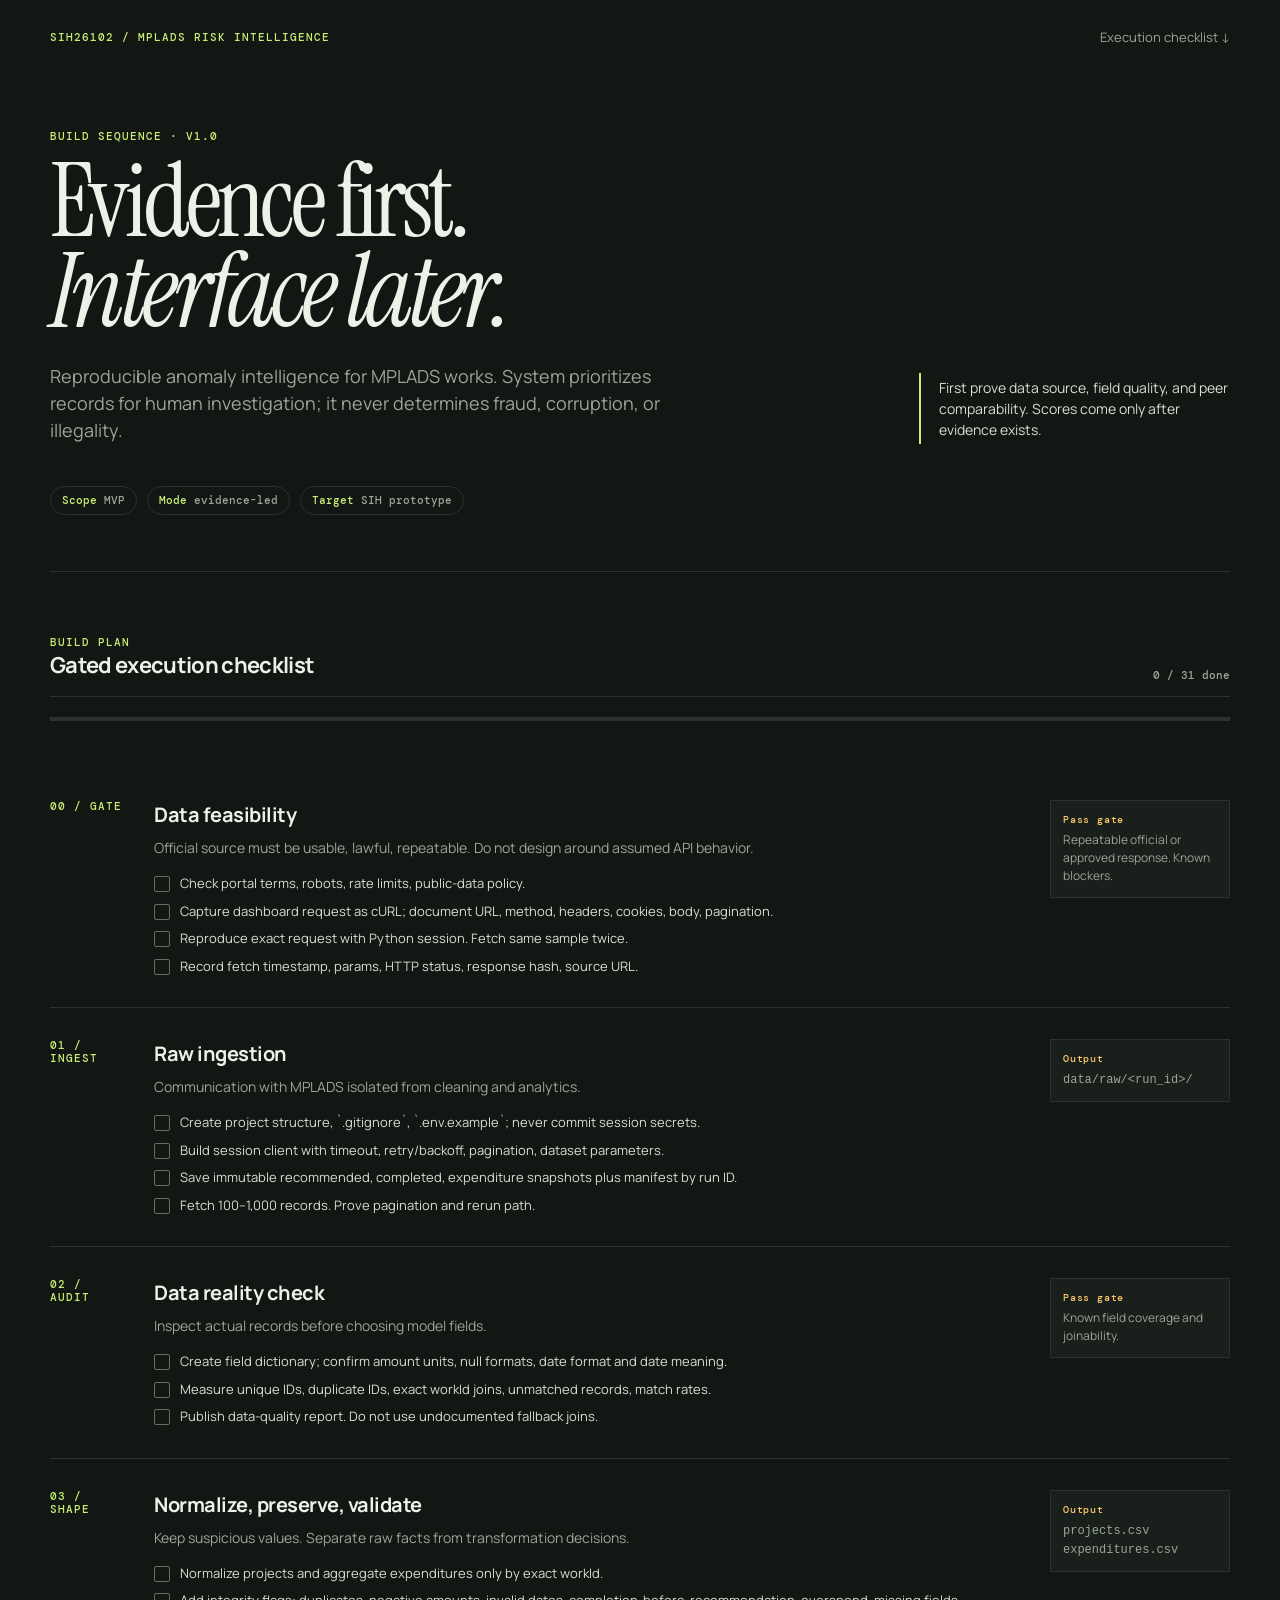
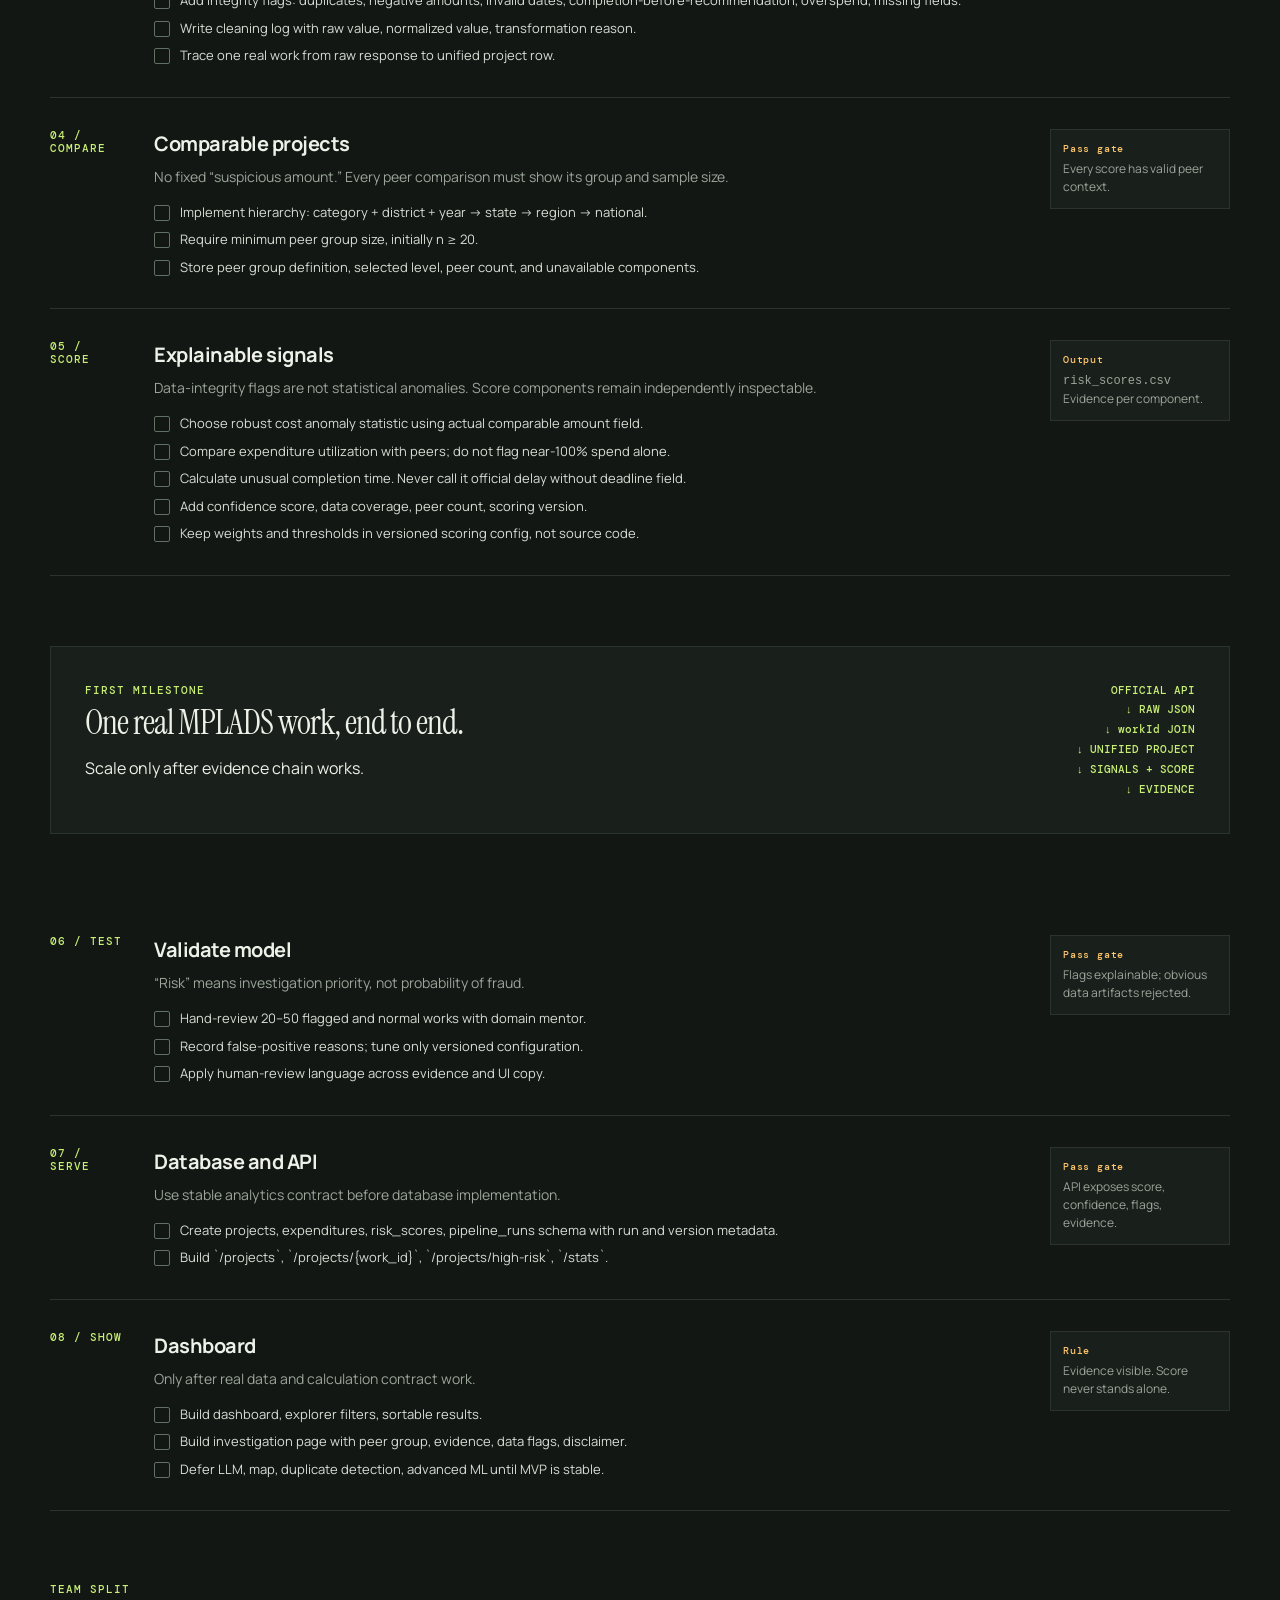
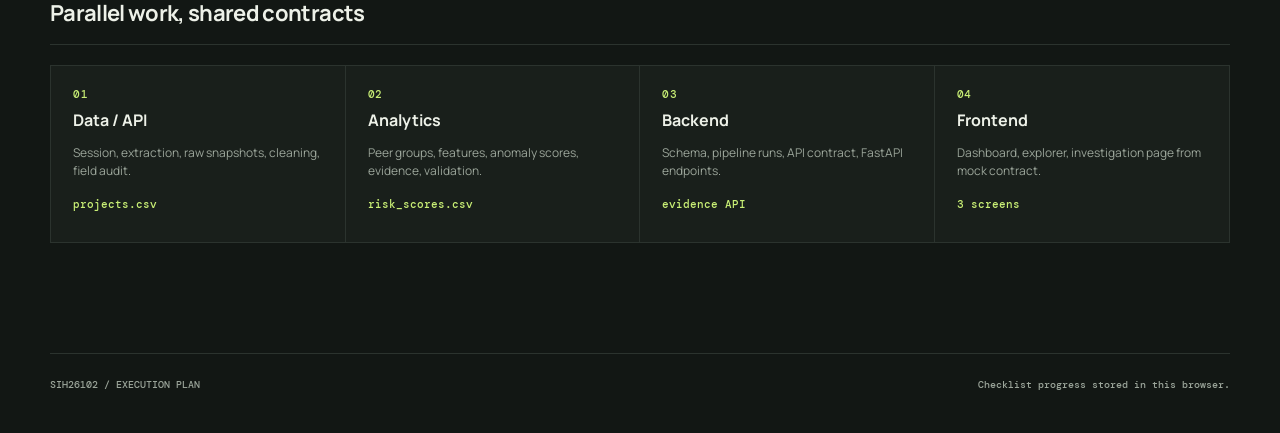
==== plan.html @ a3354ec7 "todo" ====
<!doctype html>
<html lang="en">
<head>
  <meta charset="utf-8">
  <meta name="viewport" content="width=device-width, initial-scale=1">
  <meta name="theme-color" content="#121714">
  <title>SIH26102 — Execution Plan</title>
  <style>
    @import url('https://fonts.googleapis.com/css2?family=DM+Mono:wght@400;500&family=Instrument+Serif:ital@0;1&family=Manrope:wght@400;500;600;700;800&display=swap');

    :root { --ink:#edf1e8; --muted:#9ba59a; --line:#2b332e; --bg:#121714; --panel:#191f1b; --panel-2:#202821; --lime:#c8ee75; --amber:#ffc66d; --red:#fa8072; }
    * { box-sizing:border-box; }
    html { scroll-behavior:smooth; }
    body { margin:0; background:var(--bg); color:var(--ink); font-family:Manrope, sans-serif; line-height:1.5; }
    body::before { content:""; position:fixed; inset:0; pointer-events:none; opacity:.25; background:linear-gradient(90deg, transparent 49.9%, #7d957d12 50%, transparent 50.1%); background-size:80px 80px; }
    .wrap { width:min(1180px, calc(100% - 40px)); margin:auto; position:relative; }
    header { padding:28px 0 56px; border-bottom:1px solid var(--line); }
    .eyebrow, .label, .number { font:500 11px/1.2 "DM Mono", monospace; letter-spacing:.09em; text-transform:uppercase; color:var(--lime); }
    nav { display:flex; justify-content:space-between; align-items:center; gap:20px; }
    nav a { color:var(--muted); text-decoration:none; font-size:13px; }
    nav a:hover { color:var(--ink); }
    .hero { display:grid; grid-template-columns:1.45fr .55fr; gap:50px; padding-top:82px; align-items:end; }
    h1 { font:400 clamp(48px, 8vw, 104px)/.88 "Instrument Serif", Georgia, serif; margin:14px 0 26px; letter-spacing:-.045em; }
    .hero p { max-width:630px; margin:0; color:var(--muted); font-size:18px; }
    .rule { border-left:2px solid var(--lime); padding:4px 0 4px 18px; color:#d6ddd1; font-size:14px; }
    .status { margin-top:42px; display:flex; flex-wrap:wrap; gap:10px; }
    .pill { border:1px solid var(--line); padding:8px 11px; border-radius:999px; font:500 11px/1 "DM Mono", monospace; color:var(--muted); }
    .pill strong { color:var(--lime); font-weight:500; }
    main { padding:64px 0 110px; }
    .section-head { display:flex; justify-content:space-between; align-items:end; border-bottom:1px solid var(--line); padding-bottom:14px; margin-bottom:20px; }
    h2 { font-size:22px; margin:0; letter-spacing:-.03em; }
    .progress { color:var(--muted); font:500 11px "DM Mono", monospace; }
    .bar { height:4px; background:var(--line); margin:12px 0 48px; overflow:hidden; }
    .bar > i { display:block; height:100%; width:0%; background:var(--lime); transition:width .25s ease; }
    .phase { display:grid; grid-template-columns:78px minmax(0, 1fr) 180px; gap:26px; padding:31px 0; border-bottom:1px solid var(--line); }
    .phase h3 { font-size:20px; letter-spacing:-.025em; margin:0 0 7px; }
    .phase p { margin:0 0 16px; color:var(--muted); font-size:14px; }
    .gate { align-self:start; padding:12px; background:var(--panel); border:1px solid var(--line); font-size:12px; color:var(--muted); }
    .gate b { display:block; color:var(--amber); font:500 10px "DM Mono", monospace; letter-spacing:.08em; margin-bottom:5px; }
    .tasks { display:grid; gap:8px; }
    label.task { display:flex; gap:10px; align-items:flex-start; cursor:pointer; color:#d8ded5; font-size:13px; }
    input[type="checkbox"] { appearance:none; flex:0 0 16px; width:16px; height:16px; margin:2px 0 0; border:1px solid #607062; border-radius:2px; background:transparent; cursor:pointer; }
    input[type="checkbox"]:checked { border-color:var(--lime); background:var(--lime); box-shadow:inset 0 0 0 3px var(--panel); }
    input[type="checkbox"]:checked + span { color:#778178; text-decoration:line-through; }
    .first-mile { margin:70px 0; padding:34px; background:var(--panel); border:1px solid var(--line); display:grid; grid-template-columns:1fr auto; gap:30px; align-items:center; }
    .first-mile h2 { font:400 34px/1 "Instrument Serif", Georgia, serif; margin:8px 0; }
    .trace { color:var(--lime); font:500 11px/1.8 "DM Mono", monospace; text-align:right; }
    .team { display:grid; grid-template-columns:repeat(4,1fr); border:1px solid var(--line); }
    .person { padding:22px; min-height:176px; border-right:1px solid var(--line); background:var(--panel); }
    .person:last-child { border:0; }
    .person h3 { margin:7px 0 12px; font-size:16px; }
    .person p { color:var(--muted); font-size:12px; margin:0; }
    .person .deliverable { color:var(--lime); font:500 11px "DM Mono", monospace; margin-top:17px; }
    footer { border-top:1px solid var(--line); padding:24px 0 42px; display:flex; justify-content:space-between; gap:20px; color:var(--muted); font:500 10px "DM Mono", monospace; }
    @media (max-width:720px) { .wrap { width:min(100% - 28px, 1180px); } header { padding-bottom:38px; } nav a { display:none; } .hero, .phase, .first-mile { grid-template-columns:1fr; gap:20px; } .hero { padding-top:58px; } .phase { gap:12px; } .gate { max-width:none; } .trace { text-align:left; } .team { grid-template-columns:1fr 1fr; } .person:nth-child(2) { border-right:0; } .person:nth-child(-n+2) { border-bottom:1px solid var(--line); } }
    @media (max-width:430px) { .team { grid-template-columns:1fr; } .person { border-right:0; border-bottom:1px solid var(--line); } .person:last-child { border-bottom:0; } }
  </style>
</head>
<body>
  <header class="wrap">
    <nav><span class="eyebrow">SIH26102 / MPLADS Risk Intelligence</span><a href="#plan">Execution checklist ↓</a></nav>
    <div class="hero">
      <div><div class="eyebrow">Build sequence · v1.0</div><h1>Evidence first.<br><i>Interface later.</i></h1><p>Reproducible anomaly intelligence for MPLADS works. System prioritizes records for human investigation; it never determines fraud, corruption, or illegality.</p></div>
      <div class="rule">First prove data source, field quality, and peer comparability. Scores come only after evidence exists.</div>
    </div>
    <div class="status"><span class="pill"><strong>Scope</strong> MVP</span><span class="pill"><strong>Mode</strong> evidence-led</span><span class="pill"><strong>Target</strong> SIH prototype</span></div>
  </header>

  <main class="wrap" id="plan">
    <div class="section-head"><div><div class="label">Build plan</div><h2>Gated execution checklist</h2></div><div class="progress"><span id="done">0</span> / <span id="total">0</span> done</div></div><div class="bar"><i id="bar"></i></div>

    <section class="phase"><div class="number">00 / Gate</div><div><h3>Data feasibility</h3><p>Official source must be usable, lawful, repeatable. Do not design around assumed API behavior.</p><div class="tasks"><label class="task"><input type="checkbox" data-id="legal"><span>Check portal terms, robots, rate limits, public-data policy.</span></label><label class="task"><input type="checkbox" data-id="curl"><span>Capture dashboard request as cURL; document URL, method, headers, cookies, body, pagination.</span></label><label class="task"><input type="checkbox" data-id="reproduce"><span>Reproduce exact request with Python session. Fetch same sample twice.</span></label><label class="task"><input type="checkbox" data-id="manifest"><span>Record fetch timestamp, params, HTTP status, response hash, source URL.</span></label></div></div><aside class="gate"><b>Pass gate</b>Repeatable official or approved response. Known blockers.</aside></section>
    <section class="phase"><div class="number">01 / Ingest</div><div><h3>Raw ingestion</h3><p>Communication with MPLADS isolated from cleaning and analytics.</p><div class="tasks"><label class="task"><input type="checkbox" data-id="skeleton"><span>Create project structure, `.gitignore`, `.env.example`; never commit session secrets.</span></label><label class="task"><input type="checkbox" data-id="client"><span>Build session client with timeout, retry/backoff, pagination, dataset parameters.</span></label><label class="task"><input type="checkbox" data-id="snapshots"><span>Save immutable recommended, completed, expenditure snapshots plus manifest by run ID.</span></label><label class="task"><input type="checkbox" data-id="sample"><span>Fetch 100–1,000 records. Prove pagination and rerun path.</span></label></div></div><aside class="gate"><b>Output</b><code>data/raw/&lt;run_id&gt;/</code></aside></section>
    <section class="phase"><div class="number">02 / Audit</div><div><h3>Data reality check</h3><p>Inspect actual records before choosing model fields.</p><div class="tasks"><label class="task"><input type="checkbox" data-id="dictionary"><span>Create field dictionary; confirm amount units, null formats, date format and date meaning.</span></label><label class="task"><input type="checkbox" data-id="join"><span>Measure unique IDs, duplicate IDs, exact workId joins, unmatched records, match rates.</span></label><label class="task"><input type="checkbox" data-id="report"><span>Publish data-quality report. Do not use undocumented fallback joins.</span></label></div></div><aside class="gate"><b>Pass gate</b>Known field coverage and joinability.</aside></section>
    <section class="phase"><div class="number">03 / Shape</div><div><h3>Normalize, preserve, validate</h3><p>Keep suspicious values. Separate raw facts from transformation decisions.</p><div class="tasks"><label class="task"><input type="checkbox" data-id="normalize"><span>Normalize projects and aggregate expenditures only by exact workId.</span></label><label class="task"><input type="checkbox" data-id="flags"><span>Add integrity flags: duplicates, negative amounts, invalid dates, completion-before-recommendation, overspend, missing fields.</span></label><label class="task"><input type="checkbox" data-id="log"><span>Write cleaning log with raw value, normalized value, transformation reason.</span></label><label class="task"><input type="checkbox" data-id="trace"><span>Trace one real work from raw response to unified project row.</span></label></div></div><aside class="gate"><b>Output</b><code>projects.csv</code><br><code>expenditures.csv</code></aside></section>
    <section class="phase"><div class="number">04 / Compare</div><div><h3>Comparable projects</h3><p>No fixed “suspicious amount.” Every peer comparison must show its group and sample size.</p><div class="tasks"><label class="task"><input type="checkbox" data-id="hierarchy"><span>Implement hierarchy: category + district + year → state → region → national.</span></label><label class="task"><input type="checkbox" data-id="minimum"><span>Require minimum peer group size, initially n ≥ 20.</span></label><label class="task"><input type="checkbox" data-id="peer-meta"><span>Store peer group definition, selected level, peer count, and unavailable components.</span></label></div></div><aside class="gate"><b>Pass gate</b>Every score has valid peer context.</aside></section>
    <section class="phase"><div class="number">05 / Score</div><div><h3>Explainable signals</h3><p>Data-integrity flags are not statistical anomalies. Score components remain independently inspectable.</p><div class="tasks"><label class="task"><input type="checkbox" data-id="cost"><span>Choose robust cost anomaly statistic using actual comparable amount field.</span></label><label class="task"><input type="checkbox" data-id="spend"><span>Compare expenditure utilization with peers; do not flag near-100% spend alone.</span></label><label class="task"><input type="checkbox" data-id="duration"><span>Calculate unusual completion time. Never call it official delay without deadline field.</span></label><label class="task"><input type="checkbox" data-id="confidence"><span>Add confidence score, data coverage, peer count, scoring version.</span></label><label class="task"><input type="checkbox" data-id="config"><span>Keep weights and thresholds in versioned scoring config, not source code.</span></label></div></div><aside class="gate"><b>Output</b><code>risk_scores.csv</code><br>Evidence per component.</aside></section>

    <section class="first-mile"><div><div class="label">First milestone</div><h2>One real MPLADS work, end to end.</h2><p>Scale only after evidence chain works.</p></div><div class="trace">OFFICIAL API<br>↓ RAW JSON<br>↓ workId JOIN<br>↓ UNIFIED PROJECT<br>↓ SIGNALS + SCORE<br>↓ EVIDENCE</div></section>

    <section class="phase"><div class="number">06 / Test</div><div><h3>Validate model</h3><p>“Risk” means investigation priority, not probability of fraud.</p><div class="tasks"><label class="task"><input type="checkbox" data-id="review"><span>Hand-review 20–50 flagged and normal works with domain mentor.</span></label><label class="task"><input type="checkbox" data-id="tune"><span>Record false-positive reasons; tune only versioned configuration.</span></label><label class="task"><input type="checkbox" data-id="language"><span>Apply human-review language across evidence and UI copy.</span></label></div></div><aside class="gate"><b>Pass gate</b>Flags explainable; obvious data artifacts rejected.</aside></section>
    <section class="phase"><div class="number">07 / Serve</div><div><h3>Database and API</h3><p>Use stable analytics contract before database implementation.</p><div class="tasks"><label class="task"><input type="checkbox" data-id="schema"><span>Create projects, expenditures, risk_scores, pipeline_runs schema with run and version metadata.</span></label><label class="task"><input type="checkbox" data-id="api"><span>Build `/projects`, `/projects/{work_id}`, `/projects/high-risk`, `/stats`.</span></label></div></div><aside class="gate"><b>Pass gate</b>API exposes score, confidence, flags, evidence.</aside></section>
    <section class="phase"><div class="number">08 / Show</div><div><h3>Dashboard</h3><p>Only after real data and calculation contract work.</p><div class="tasks"><label class="task"><input type="checkbox" data-id="dashboard"><span>Build dashboard, explorer filters, sortable results.</span></label><label class="task"><input type="checkbox" data-id="investigation"><span>Build investigation page with peer group, evidence, data flags, disclaimer.</span></label><label class="task"><input type="checkbox" data-id="optional"><span>Defer LLM, map, duplicate detection, advanced ML until MVP is stable.</span></label></div></div><aside class="gate"><b>Rule</b>Evidence visible. Score never stands alone.</aside></section>

    <div class="section-head" style="margin-top:72px"><div><div class="label">Team split</div><h2>Parallel work, shared contracts</h2></div></div>
    <section class="team"><article class="person"><div class="number">01</div><h3>Data / API</h3><p>Session, extraction, raw snapshots, cleaning, field audit.</p><div class="deliverable">projects.csv</div></article><article class="person"><div class="number">02</div><h3>Analytics</h3><p>Peer groups, features, anomaly scores, evidence, validation.</p><div class="deliverable">risk_scores.csv</div></article><article class="person"><div class="number">03</div><h3>Backend</h3><p>Schema, pipeline runs, API contract, FastAPI endpoints.</p><div class="deliverable">evidence API</div></article><article class="person"><div class="number">04</div><h3>Frontend</h3><p>Dashboard, explorer, investigation page from mock contract.</p><div class="deliverable">3 screens</div></article></section>
  </main>
  <footer class="wrap"><span>SIH26102 / EXECUTION PLAN</span><span>Checklist progress stored in this browser.</span></footer>
  <script>
    const boxes = [...document.querySelectorAll('input[type="checkbox"]')];
    const storageKey = 'sih26102-plan-v1';
    const saved = JSON.parse(localStorage.getItem(storageKey) || '{}');
    boxes.forEach(box => { box.checked = !!saved[box.dataset.id]; box.addEventListener('change', () => { saved[box.dataset.id] = box.checked; localStorage.setItem(storageKey, JSON.stringify(saved)); update(); }); });
    function update() { const done = boxes.filter(b => b.checked).length; document.getElementById('done').textContent = done; document.getElementById('total').textContent = boxes.length; document.getElementById('bar').style.width = `${done / boxes.length * 100}%`; }
    update();
  </script>
</body>
</html><!doctype html>
<html lang="en">
<head>
  <meta charset="utf-8">
  <meta name="viewport" content="width=device-width, initial-scale=1">
  <meta name="theme-color" content="#121714">
  <title>SIH26102 — Execution Plan</title>
  <style>
    @import url('https://fonts.googleapis.com/css2?family=DM+Mono:wght@400;500&family=Instrument+Serif:ital@0;1&family=Manrope:wght@400;500;600;700;800&display=swap');

    :root { --ink:#edf1e8; --muted:#9ba59a; --line:#2b332e; --bg:#121714; --panel:#191f1b; --panel-2:#202821; --lime:#c8ee75; --amber:#ffc66d; --red:#fa8072; }
    * { box-sizing:border-box; }
    html { scroll-behavior:smooth; }
    body { margin:0; background:var(--bg); color:var(--ink); font-family:Manrope, sans-serif; line-height:1.5; }
    body::before { content:""; position:fixed; inset:0; pointer-events:none; opacity:.25; background:linear-gradient(90deg, transparent 49.9%, #7d957d12 50%, transparent 50.1%); background-size:80px 80px; }
    .wrap { width:min(1180px, calc(100% - 40px)); margin:auto; position:relative; }
    header { padding:28px 0 56px; border-bottom:1px solid var(--line); }
    .eyebrow, .label, .number { font:500 11px/1.2 "DM Mono", monospace; letter-spacing:.09em; text-transform:uppercase; color:var(--lime); }
    nav { display:flex; justify-content:space-between; align-items:center; gap:20px; }
    nav a { color:var(--muted); text-decoration:none; font-size:13px; }
    nav a:hover { color:var(--ink); }
    .hero { display:grid; grid-template-columns:1.45fr .55fr; gap:50px; padding-top:82px; align-items:end; }
    h1 { font:400 clamp(48px, 8vw, 104px)/.88 "Instrument Serif", Georgia, serif; margin:14px 0 26px; letter-spacing:-.045em; }
    .hero p { max-width:630px; margin:0; color:var(--muted); font-size:18px; }
    .rule { border-left:2px solid var(--lime); padding:4px 0 4px 18px; color:#d6ddd1; font-size:14px; }
    .status { margin-top:42px; display:flex; flex-wrap:wrap; gap:10px; }
    .pill { border:1px solid var(--line); padding:8px 11px; border-radius:999px; font:500 11px/1 "DM Mono", monospace; color:var(--muted); }
    .pill strong { color:var(--lime); font-weight:500; }
    main { padding:64px 0 110px; }
    .section-head { display:flex; justify-content:space-between; align-items:end; border-bottom:1px solid var(--line); padding-bottom:14px; margin-bottom:20px; }
    h2 { font-size:22px; margin:0; letter-spacing:-.03em; }
    .progress { color:var(--muted); font:500 11px "DM Mono", monospace; }
    .bar { height:4px; background:var(--line); margin:12px 0 48px; overflow:hidden; }
    .bar > i { display:block; height:100%; width:0%; background:var(--lime); transition:width .25s ease; }
    .phase { display:grid; grid-template-columns:78px minmax(0, 1fr) 180px; gap:26px; padding:31px 0; border-bottom:1px solid var(--line); }
    .phase h3 { font-size:20px; letter-spacing:-.025em; margin:0 0 7px; }
    .phase p { margin:0 0 16px; color:var(--muted); font-size:14px; }
    .gate { align-self:start; padding:12px; background:var(--panel); border:1px solid var(--line); font-size:12px; color:var(--muted); }
    .gate b { display:block; color:var(--amber); font:500 10px "DM Mono", monospace; letter-spacing:.08em; margin-bottom:5px; }
    .tasks { display:grid; gap:8px; }
    label.task { display:flex; gap:10px; align-items:flex-start; cursor:pointer; color:#d8ded5; font-size:13px; }
    input[type="checkbox"] { appearance:none; flex:0 0 16px; width:16px; height:16px; margin:2px 0 0; border:1px solid #607062; border-radius:2px; background:transparent; cursor:pointer; }
    input[type="checkbox"]:checked { border-color:var(--lime); background:var(--lime); box-shadow:inset 0 0 0 3px var(--panel); }
    input[type="checkbox"]:checked + span { color:#778178; text-decoration:line-through; }
    .first-mile { margin:70px 0; padding:34px; background:var(--panel); border:1px solid var(--line); display:grid; grid-template-columns:1fr auto; gap:30px; align-items:center; }
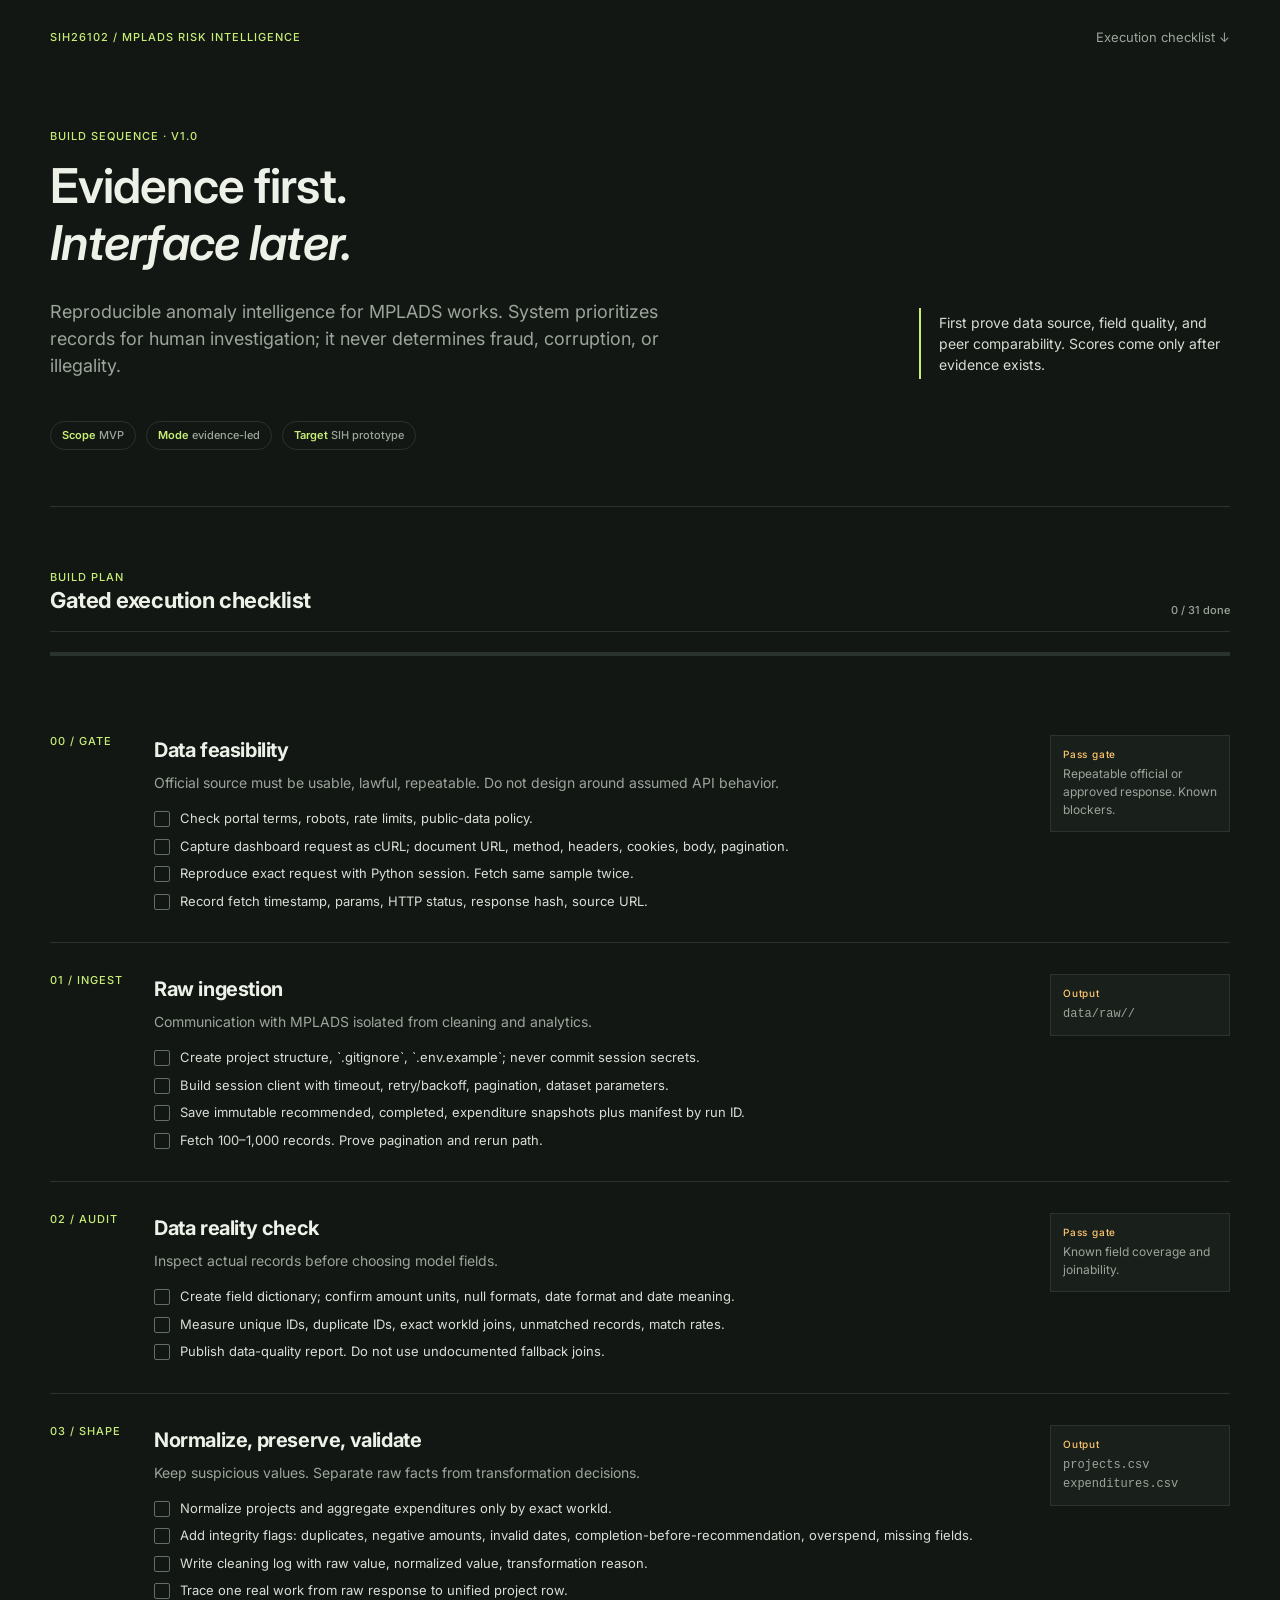
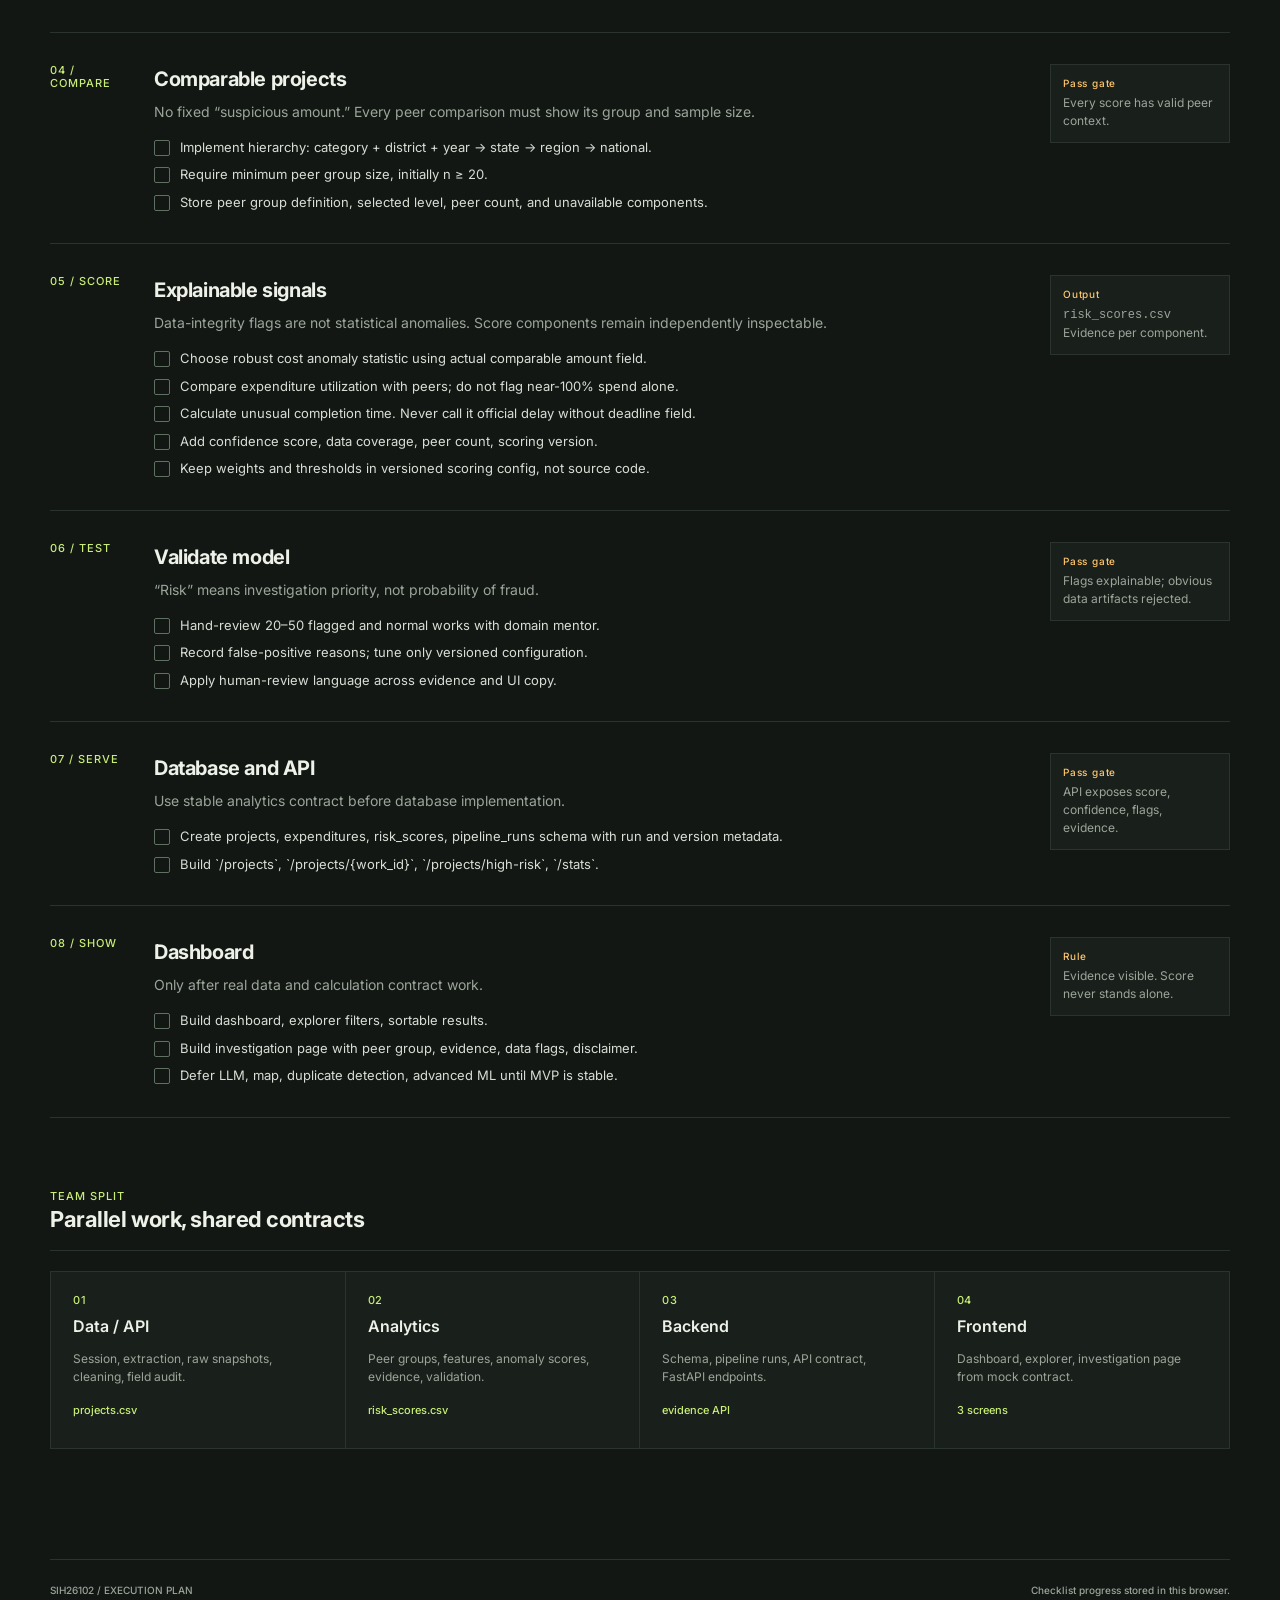
==== commit a334b955: "Improve application interface and functionality" ====
--- a/plan.html
+++ b/plan.html
@@ -6,54 +6,309 @@
   <meta name="theme-color" content="#121714">
   <title>SIH26102 — Execution Plan</title>
   <style>
-    @import url('https://fonts.googleapis.com/css2?family=DM+Mono:wght@400;500&family=Instrument+Serif:ital@0;1&family=Manrope:wght@400;500;600;700;800&display=swap');
-
-    :root { --ink:#edf1e8; --muted:#9ba59a; --line:#2b332e; --bg:#121714; --panel:#191f1b; --panel-2:#202821; --lime:#c8ee75; --amber:#ffc66d; --red:#fa8072; }
+    @import url('https://fonts.googleapis.com/css2?family=Inter:wght@400;500;600&display=swap');
+
+    :root { 
+      --ink:#edf1e8; 
+      --muted:#9ba59a; 
+      --line:#2b332e; 
+      --bg:#121714; 
+      --panel:#191f1b; 
+      --panel-2:#202821; 
+      --lime:#c8ee75; 
+      --amber:#ffc66d; 
+      --red:#fa8072; 
+    }
     * { box-sizing:border-box; }
     html { scroll-behavior:smooth; }
-    body { margin:0; background:var(--bg); color:var(--ink); font-family:Manrope, sans-serif; line-height:1.5; }
-    body::before { content:""; position:fixed; inset:0; pointer-events:none; opacity:.25; background:linear-gradient(90deg, transparent 49.9%, #7d957d12 50%, transparent 50.1%); background-size:80px 80px; }
-    .wrap { width:min(1180px, calc(100% - 40px)); margin:auto; position:relative; }
-    header { padding:28px 0 56px; border-bottom:1px solid var(--line); }
-    .eyebrow, .label, .number { font:500 11px/1.2 "DM Mono", monospace; letter-spacing:.09em; text-transform:uppercase; color:var(--lime); }
-    nav { display:flex; justify-content:space-between; align-items:center; gap:20px; }
-    nav a { color:var(--muted); text-decoration:none; font-size:13px; }
-    nav a:hover { color:var(--ink); }
-    .hero { display:grid; grid-template-columns:1.45fr .55fr; gap:50px; padding-top:82px; align-items:end; }
-    h1 { font:400 clamp(48px, 8vw, 104px)/.88 "Instrument Serif", Georgia, serif; margin:14px 0 26px; letter-spacing:-.045em; }
-    .hero p { max-width:630px; margin:0; color:var(--muted); font-size:18px; }
-    .rule { border-left:2px solid var(--lime); padding:4px 0 4px 18px; color:#d6ddd1; font-size:14px; }
-    .status { margin-top:42px; display:flex; flex-wrap:wrap; gap:10px; }
-    .pill { border:1px solid var(--line); padding:8px 11px; border-radius:999px; font:500 11px/1 "DM Mono", monospace; color:var(--muted); }
-    .pill strong { color:var(--lime); font-weight:500; }
-    main { padding:64px 0 110px; }
-    .section-head { display:flex; justify-content:space-between; align-items:end; border-bottom:1px solid var(--line); padding-bottom:14px; margin-bottom:20px; }
-    h2 { font-size:22px; margin:0; letter-spacing:-.03em; }
-    .progress { color:var(--muted); font:500 11px "DM Mono", monospace; }
-    .bar { height:4px; background:var(--line); margin:12px 0 48px; overflow:hidden; }
-    .bar > i { display:block; height:100%; width:0%; background:var(--lime); transition:width .25s ease; }
-    .phase { display:grid; grid-template-columns:78px minmax(0, 1fr) 180px; gap:26px; padding:31px 0; border-bottom:1px solid var(--line); }
-    .phase h3 { font-size:20px; letter-spacing:-.025em; margin:0 0 7px; }
-    .phase p { margin:0 0 16px; color:var(--muted); font-size:14px; }
-    .gate { align-self:start; padding:12px; background:var(--panel); border:1px solid var(--line); font-size:12px; color:var(--muted); }
-    .gate b { display:block; color:var(--amber); font:500 10px "DM Mono", monospace; letter-spacing:.08em; margin-bottom:5px; }
-    .tasks { display:grid; gap:8px; }
-    label.task { display:flex; gap:10px; align-items:flex-start; cursor:pointer; color:#d8ded5; font-size:13px; }
-    input[type="checkbox"] { appearance:none; flex:0 0 16px; width:16px; height:16px; margin:2px 0 0; border:1px solid #607062; border-radius:2px; background:transparent; cursor:pointer; }
-    input[type="checkbox"]:checked { border-color:var(--lime); background:var(--lime); box-shadow:inset 0 0 0 3px var(--panel); }
-    input[type="checkbox"]:checked + span { color:#778178; text-decoration:line-through; }
-    .first-mile { margin:70px 0; padding:34px; background:var(--panel); border:1px solid var(--line); display:grid; grid-template-columns:1fr auto; gap:30px; align-items:center; }
-    .first-mile h2 { font:400 34px/1 "Instrument Serif", Georgia, serif; margin:8px 0; }
-    .trace { color:var(--lime); font:500 11px/1.8 "DM Mono", monospace; text-align:right; }
-    .team { display:grid; grid-template-columns:repeat(4,1fr); border:1px solid var(--line); }
-    .person { padding:22px; min-height:176px; border-right:1px solid var(--line); background:var(--panel); }
-    .person:last-child { border:0; }
-    .person h3 { margin:7px 0 12px; font-size:16px; }
-    .person p { color:var(--muted); font-size:12px; margin:0; }
-    .person .deliverable { color:var(--lime); font:500 11px "DM Mono", monospace; margin-top:17px; }
-    footer { border-top:1px solid var(--line); padding:24px 0 42px; display:flex; justify-content:space-between; gap:20px; color:var(--muted); font:500 10px "DM Mono", monospace; }
-    @media (max-width:720px) { .wrap { width:min(100% - 28px, 1180px); } header { padding-bottom:38px; } nav a { display:none; } .hero, .phase, .first-mile { grid-template-columns:1fr; gap:20px; } .hero { padding-top:58px; } .phase { gap:12px; } .gate { max-width:none; } .trace { text-align:left; } .team { grid-template-columns:1fr 1fr; } .person:nth-child(2) { border-right:0; } .person:nth-child(-n+2) { border-bottom:1px solid var(--line); } }
-    @media (max-width:430px) { .team { grid-template-columns:1fr; } .person { border-right:0; border-bottom:1px solid var(--line); } .person:last-child { border-bottom:0; } }
+    body { 
+      margin:0; 
+      background:var(--bg); 
+      color:var(--ink); 
+      font-family:Inter, sans-serif; 
+      line-height:1.5; 
+    }
+    body::before { 
+      content:""; 
+      position:fixed; 
+      inset:0; 
+      pointer-events:none; 
+      opacity:.25; 
+      background:linear-gradient(90deg, transparent 49.9%, #7d957d12 50%, transparent 50.1%); 
+      background-size:80px 80px; 
+    }
+    .wrap { 
+      width:min(1180px, calc(100% - 40px)); 
+      margin:auto; 
+      position:relative; 
+    }
+    header { 
+      padding:28px 0 56px; 
+      border-bottom:1px solid var(--line); 
+    }
+    .eyebrow, .label, .number { 
+      font:500 11px/1.2 Inter, sans-serif; 
+      letter-spacing:.09em; 
+      text-transform:uppercase; 
+      color:var(--lime); 
+    }
+    nav { 
+      display:flex; 
+      justify-content:space-between; 
+      align-items:center; 
+      gap:20px; 
+    }
+    nav a { 
+      color:var(--muted); 
+      text-decoration:none; 
+      font-size:13px; 
+    }
+    nav a:hover { 
+      color:var(--ink); 
+    }
+    .hero { 
+      display:grid; 
+      grid-template-columns:1.45fr .55fr; 
+      gap:50px; 
+      padding-top:82px; 
+      align-items:end; 
+    }
+    h1 { 
+      font:600 clamp(36px, 6vw, 48px)/1.2 Inter, sans-serif; 
+      margin:14px 0 26px; 
+      letter-spacing:-.02em; 
+    }
+    .hero p { 
+      max-width:630px; 
+      margin:0; 
+      color:var(--muted); 
+      font-size:18px; 
+    }
+    .rule { 
+      border-left:2px solid var(--lime); 
+      padding:4px 0 4px 18px; 
+      color:#d6ddd1; 
+      font-size:14px; 
+    }
+    .status { 
+      margin-top:42px; 
+      display:flex; 
+      flex-wrap:wrap; 
+      gap:10px; 
+    }
+    .pill { 
+      border:1px solid var(--line); 
+      padding:8px 11px; 
+      border-radius:999px; 
+      font:500 11px/1 Inter, sans-serif; 
+      color:var(--muted); 
+    }
+    .pill strong { 
+      color:var(--lime); 
+      font-weight:600; 
+    }
+    main { 
+      padding:64px 0 110px; 
+    }
+    .section-head { 
+      display:flex; 
+      justify-content:space-between; 
+      align-items:end; 
+      border-bottom:1px solid var(--line); 
+      padding-bottom:14px; 
+      margin-bottom:20px; 
+    }
+    h2 { 
+      font-size:22px; 
+      letter-spacing:-.02em; 
+      margin:0; 
+    }
+    .progress { 
+      color:var(--muted); 
+      font:500 11px Inter, sans-serif; 
+    }
+    .bar { 
+      height:4px; 
+      background:var(--line); 
+      margin:12px 0 48px; 
+      overflow:hidden; 
+    }
+    .bar > i { 
+      display:block; 
+      height:100%; 
+      width:0%; 
+      background:var(--lime); 
+      transition:width .25s ease; 
+    }
+    .phase { 
+      display:grid; 
+      grid-template-columns:78px minmax(0, 1fr) 180px; 
+      gap:26px; 
+      padding:31px 0; 
+      border-bottom:1px solid var(--line); 
+    }
+    .phase h3 { 
+      font-size:20px; 
+      letter-spacing:-.02em; 
+      margin:0 0 7px; 
+    }
+    .phase p { 
+      margin:0 0 16px; 
+      color:var(--muted); 
+      font-size:14px; 
+    }
+    .gate { 
+      align-self:start; 
+      padding:12px; 
+      background:var(--panel); 
+      border:1px solid var(--line); 
+      font-size:12px; 
+      color:var(--muted); 
+    }
+    .gate b { 
+      display:block; 
+      color:var(--amber); 
+      font:500 10px Inter, sans-serif; 
+      letter-spacing:.08em; 
+      margin-bottom:5px; 
+    }
+    .tasks { 
+      display:grid; 
+      gap:8px; 
+    }
+    label.task { 
+      display:flex; 
+      gap:10px; 
+      align-items:flex-start; 
+      cursor:pointer; 
+      color:#d8ded5; 
+      font-size:13px; 
+    }
+    input[type="checkbox"] { 
+      appearance:none; 
+      flex:0 0 16px; 
+      width:16px; 
+      height:16px; 
+      margin:2px 0 0; 
+      border:1px solid #607062; 
+      border-radius:2px; 
+      background:transparent; 
+      cursor:pointer; 
+    }
+    input[type="checkbox"]:checked { 
+      border-color:var(--lime); 
+      background:var(--lime); 
+      box-shadow:inset 0 0 0 3px var(--panel); 
+    }
+    input[type="checkbox"]:checked + span { 
+      color:#778178; 
+      text-decoration:line-through; 
+    }
+    .first-mile { 
+      margin:70px 0; 
+      padding:34px; 
+      background:var(--panel); 
+      border:1px solid var(--line); 
+      display:grid; 
+      grid-template-columns:1fr auto; 
+      gap:30px; 
+      align-items:center; 
+    }
+    .first-mile h2 { 
+      font:600 28px/1.3 Inter, sans-serif; 
+      margin:8px 0; 
+    }
+    .trace { 
+      color:var(--lime); 
+      font:500 11px/1.8 Inter, sans-serif; 
+      text-align:right; 
+    }
+    .team { 
+      display:grid; 
+      grid-template-columns:repeat(4,1fr); 
+      border:1px solid var(--line); 
+    }
+    .person { 
+      padding:22px; 
+      min-height:176px; 
+      border-right:1px solid var(--line); 
+      background:var(--panel); 
+    }
+    .person:last-child { 
+      border:0; 
+    }
+    .person h3 { 
+      margin:7px 0 12px; 
+      font-size:16px; 
+      font-weight:600; 
+    }
+    .person p { 
+      color:var(--muted); 
+      font-size:12px; 
+      margin:0; 
+    }
+    .person .deliverable { 
+      color:var(--lime); 
+      font:500 11px Inter, sans-serif; 
+      margin-top:17px; 
+    }
+    footer { 
+      border-top:1px solid var(--line); 
+      padding:24px 0 42px; 
+      display:flex; 
+      justify-content:space-between; 
+      gap:20px; 
+      color:var(--muted); 
+      font:500 10px Inter, sans-serif; 
+    }
+    @media (max-width:720px) { 
+      .wrap { 
+        width:min(100% - 28px, 1180px); 
+      } 
+      header { 
+        padding-bottom:38px; 
+      } 
+      nav a { 
+        display:none; 
+      } 
+      .hero, .phase, .first-mile { 
+        grid-template-columns:1fr; 
+        gap:20px; 
+      } 
+      .hero { 
+        padding-top:58px; 
+      } 
+      .phase { 
+        gap:12px; 
+      } 
+      .gate { 
+        max-width:none; 
+      } 
+      .trace { 
+        text-align:left; 
+      } 
+      .team { 
+        grid-template-columns:1fr 1fr; 
+      } 
+      .person:nth-child(2) { 
+        border-right:0; 
+      } 
+      .person:nth-child(-n+2) { 
+        border-bottom:1px solid var(--line); 
+      } 
+    }
+    @media (max-width:430px) { 
+      .team { 
+        grid-template-columns:1fr; 
+      } 
+      .person { 
+        border-right:0; 
+        border-bottom:1px solid var(--line); 
+      } 
+      .person:last-child { 
+        border-bottom:0; 
+      } 
+    }
   </style>
 </head>
 <body>
@@ -70,13 +325,11 @@
     <div class="section-head"><div><div class="label">Build plan</div><h2>Gated execution checklist</h2></div><div class="progress"><span id="done">0</span> / <span id="total">0</span> done</div></div><div class="bar"><i id="bar"></i></div>
 
     <section class="phase"><div class="number">00 / Gate</div><div><h3>Data feasibility</h3><p>Official source must be usable, lawful, repeatable. Do not design around assumed API behavior.</p><div class="tasks"><label class="task"><input type="checkbox" data-id="legal"><span>Check portal terms, robots, rate limits, public-data policy.</span></label><label class="task"><input type="checkbox" data-id="curl"><span>Capture dashboard request as cURL; document URL, method, headers, cookies, body, pagination.</span></label><label class="task"><input type="checkbox" data-id="reproduce"><span>Reproduce exact request with Python session. Fetch same sample twice.</span></label><label class="task"><input type="checkbox" data-id="manifest"><span>Record fetch timestamp, params, HTTP status, response hash, source URL.</span></label></div></div><aside class="gate"><b>Pass gate</b>Repeatable official or approved response. Known blockers.</aside></section>
-    <section class="phase"><div class="number">01 / Ingest</div><div><h3>Raw ingestion</h3><p>Communication with MPLADS isolated from cleaning and analytics.</p><div class="tasks"><label class="task"><input type="checkbox" data-id="skeleton"><span>Create project structure, `.gitignore`, `.env.example`; never commit session secrets.</span></label><label class="task"><input type="checkbox" data-id="client"><span>Build session client with timeout, retry/backoff, pagination, dataset parameters.</span></label><label class="task"><input type="checkbox" data-id="snapshots"><span>Save immutable recommended, completed, expenditure snapshots plus manifest by run ID.</span></label><label class="task"><input type="checkbox" data-id="sample"><span>Fetch 100–1,000 records. Prove pagination and rerun path.</span></label></div></div><aside class="gate"><b>Output</b><code>data/raw/&lt;run_id&gt;/</code></aside></section>
+    <section class="phase"><div class="number">01 / Ingest</div><div><h3>Raw ingestion</h3><p>Communication with MPLADS isolated from cleaning and analytics.</p><div class="tasks"><label class="task"><input type="checkbox" data-id="skeleton"><span>Create project structure, `.gitignore`, `.env.example`; never commit session secrets.</span></label><label class="task"><input type="checkbox" data-id="client"><span>Build session client with timeout, retry/backoff, pagination, dataset parameters.</span></label><label class="task"><input type="checkbox" data-id="snapshots"><span>Save immutable recommended, completed, expenditure snapshots plus manifest by run ID.</span></label><label class="task"><input type="checkbox" data-id="sample"><span>Fetch 100–1,000 records. Prove pagination and rerun path.</span></label></div></div><aside class="gate"><b>Output</b><code>data/raw/<run_id>/</code></aside></section>
     <section class="phase"><div class="number">02 / Audit</div><div><h3>Data reality check</h3><p>Inspect actual records before choosing model fields.</p><div class="tasks"><label class="task"><input type="checkbox" data-id="dictionary"><span>Create field dictionary; confirm amount units, null formats, date format and date meaning.</span></label><label class="task"><input type="checkbox" data-id="join"><span>Measure unique IDs, duplicate IDs, exact workId joins, unmatched records, match rates.</span></label><label class="task"><input type="checkbox" data-id="report"><span>Publish data-quality report. Do not use undocumented fallback joins.</span></label></div></div><aside class="gate"><b>Pass gate</b>Known field coverage and joinability.</aside></section>
     <section class="phase"><div class="number">03 / Shape</div><div><h3>Normalize, preserve, validate</h3><p>Keep suspicious values. Separate raw facts from transformation decisions.</p><div class="tasks"><label class="task"><input type="checkbox" data-id="normalize"><span>Normalize projects and aggregate expenditures only by exact workId.</span></label><label class="task"><input type="checkbox" data-id="flags"><span>Add integrity flags: duplicates, negative amounts, invalid dates, completion-before-recommendation, overspend, missing fields.</span></label><label class="task"><input type="checkbox" data-id="log"><span>Write cleaning log with raw value, normalized value, transformation reason.</span></label><label class="task"><input type="checkbox" data-id="trace"><span>Trace one real work from raw response to unified project row.</span></label></div></div><aside class="gate"><b>Output</b><code>projects.csv</code><br><code>expenditures.csv</code></aside></section>
     <section class="phase"><div class="number">04 / Compare</div><div><h3>Comparable projects</h3><p>No fixed “suspicious amount.” Every peer comparison must show its group and sample size.</p><div class="tasks"><label class="task"><input type="checkbox" data-id="hierarchy"><span>Implement hierarchy: category + district + year → state → region → national.</span></label><label class="task"><input type="checkbox" data-id="minimum"><span>Require minimum peer group size, initially n ≥ 20.</span></label><label class="task"><input type="checkbox" data-id="peer-meta"><span>Store peer group definition, selected level, peer count, and unavailable components.</span></label></div></div><aside class="gate"><b>Pass gate</b>Every score has valid peer context.</aside></section>
     <section class="phase"><div class="number">05 / Score</div><div><h3>Explainable signals</h3><p>Data-integrity flags are not statistical anomalies. Score components remain independently inspectable.</p><div class="tasks"><label class="task"><input type="checkbox" data-id="cost"><span>Choose robust cost anomaly statistic using actual comparable amount field.</span></label><label class="task"><input type="checkbox" data-id="spend"><span>Compare expenditure utilization with peers; do not flag near-100% spend alone.</span></label><label class="task"><input type="checkbox" data-id="duration"><span>Calculate unusual completion time. Never call it official delay without deadline field.</span></label><label class="task"><input type="checkbox" data-id="confidence"><span>Add confidence score, data coverage, peer count, scoring version.</span></label><label class="task"><input type="checkbox" data-id="config"><span>Keep weights and thresholds in versioned scoring config, not source code.</span></label></div></div><aside class="gate"><b>Output</b><code>risk_scores.csv</code><br>Evidence per component.</aside></section>
-
-    <section class="first-mile"><div><div class="label">First milestone</div><h2>One real MPLADS work, end to end.</h2><p>Scale only after evidence chain works.</p></div><div class="trace">OFFICIAL API<br>↓ RAW JSON<br>↓ workId JOIN<br>↓ UNIFIED PROJECT<br>↓ SIGNALS + SCORE<br>↓ EVIDENCE</div></section>
 
     <section class="phase"><div class="number">06 / Test</div><div><h3>Validate model</h3><p>“Risk” means investigation priority, not probability of fraud.</p><div class="tasks"><label class="task"><input type="checkbox" data-id="review"><span>Hand-review 20–50 flagged and normal works with domain mentor.</span></label><label class="task"><input type="checkbox" data-id="tune"><span>Record false-positive reasons; tune only versioned configuration.</span></label><label class="task"><input type="checkbox" data-id="language"><span>Apply human-review language across evidence and UI copy.</span></label></div></div><aside class="gate"><b>Pass gate</b>Flags explainable; obvious data artifacts rejected.</aside></section>
     <section class="phase"><div class="number">07 / Serve</div><div><h3>Database and API</h3><p>Use stable analytics contract before database implementation.</p><div class="tasks"><label class="task"><input type="checkbox" data-id="schema"><span>Create projects, expenditures, risk_scores, pipeline_runs schema with run and version metadata.</span></label><label class="task"><input type="checkbox" data-id="api"><span>Build `/projects`, `/projects/{work_id}`, `/projects/high-risk`, `/stats`.</span></label></div></div><aside class="gate"><b>Pass gate</b>API exposes score, confidence, flags, evidence.</aside></section>
@@ -90,53 +343,21 @@
     const boxes = [...document.querySelectorAll('input[type="checkbox"]')];
     const storageKey = 'sih26102-plan-v1';
     const saved = JSON.parse(localStorage.getItem(storageKey) || '{}');
-    boxes.forEach(box => { box.checked = !!saved[box.dataset.id]; box.addEventListener('change', () => { saved[box.dataset.id] = box.checked; localStorage.setItem(storageKey, JSON.stringify(saved)); update(); }); });
-    function update() { const done = boxes.filter(b => b.checked).length; document.getElementById('done').textContent = done; document.getElementById('total').textContent = boxes.length; document.getElementById('bar').style.width = `${done / boxes.length * 100}%`; }
+    boxes.forEach(box => { 
+      box.checked = !!saved[box.dataset.id]; 
+      box.addEventListener('change', () => { 
+        saved[box.dataset.id] = box.checked; 
+        localStorage.setItem(storageKey, JSON.stringify(saved)); 
+        update(); 
+      }); 
+    });
+    function update() { 
+      const done = boxes.filter(b => b.checked).length; 
+      document.getElementById('done').textContent = done; 
+      document.getElementById('total').textContent = boxes.length; 
+      document.getElementById('bar').style.width = `${done / boxes.length * 100}%`; 
+    }
     update();
   </script>
 </body>
-</html><!doctype html>
-<html lang="en">
-<head>
-  <meta charset="utf-8">
-  <meta name="viewport" content="width=device-width, initial-scale=1">
-  <meta name="theme-color" content="#121714">
-  <title>SIH26102 — Execution Plan</title>
-  <style>
-    @import url('https://fonts.googleapis.com/css2?family=DM+Mono:wght@400;500&family=Instrument+Serif:ital@0;1&family=Manrope:wght@400;500;600;700;800&display=swap');
-
-    :root { --ink:#edf1e8; --muted:#9ba59a; --line:#2b332e; --bg:#121714; --panel:#191f1b; --panel-2:#202821; --lime:#c8ee75; --amber:#ffc66d; --red:#fa8072; }
-    * { box-sizing:border-box; }
-    html { scroll-behavior:smooth; }
-    body { margin:0; background:var(--bg); color:var(--ink); font-family:Manrope, sans-serif; line-height:1.5; }
-    body::before { content:""; position:fixed; inset:0; pointer-events:none; opacity:.25; background:linear-gradient(90deg, transparent 49.9%, #7d957d12 50%, transparent 50.1%); background-size:80px 80px; }
-    .wrap { width:min(1180px, calc(100% - 40px)); margin:auto; position:relative; }
-    header { padding:28px 0 56px; border-bottom:1px solid var(--line); }
-    .eyebrow, .label, .number { font:500 11px/1.2 "DM Mono", monospace; letter-spacing:.09em; text-transform:uppercase; color:var(--lime); }
-    nav { display:flex; justify-content:space-between; align-items:center; gap:20px; }
-    nav a { color:var(--muted); text-decoration:none; font-size:13px; }
-    nav a:hover { color:var(--ink); }
-    .hero { display:grid; grid-template-columns:1.45fr .55fr; gap:50px; padding-top:82px; align-items:end; }
-    h1 { font:400 clamp(48px, 8vw, 104px)/.88 "Instrument Serif", Georgia, serif; margin:14px 0 26px; letter-spacing:-.045em; }
-    .hero p { max-width:630px; margin:0; color:var(--muted); font-size:18px; }
-    .rule { border-left:2px solid var(--lime); padding:4px 0 4px 18px; color:#d6ddd1; font-size:14px; }
-    .status { margin-top:42px; display:flex; flex-wrap:wrap; gap:10px; }
-    .pill { border:1px solid var(--line); padding:8px 11px; border-radius:999px; font:500 11px/1 "DM Mono", monospace; color:var(--muted); }
-    .pill strong { color:var(--lime); font-weight:500; }
-    main { padding:64px 0 110px; }
-    .section-head { display:flex; justify-content:space-between; align-items:end; border-bottom:1px solid var(--line); padding-bottom:14px; margin-bottom:20px; }
-    h2 { font-size:22px; margin:0; letter-spacing:-.03em; }
-    .progress { color:var(--muted); font:500 11px "DM Mono", monospace; }
-    .bar { height:4px; background:var(--line); margin:12px 0 48px; overflow:hidden; }
-    .bar > i { display:block; height:100%; width:0%; background:var(--lime); transition:width .25s ease; }
-    .phase { display:grid; grid-template-columns:78px minmax(0, 1fr) 180px; gap:26px; padding:31px 0; border-bottom:1px solid var(--line); }
-    .phase h3 { font-size:20px; letter-spacing:-.025em; margin:0 0 7px; }
-    .phase p { margin:0 0 16px; color:var(--muted); font-size:14px; }
-    .gate { align-self:start; padding:12px; background:var(--panel); border:1px solid var(--line); font-size:12px; color:var(--muted); }
-    .gate b { display:block; color:var(--amber); font:500 10px "DM Mono", monospace; letter-spacing:.08em; margin-bottom:5px; }
-    .tasks { display:grid; gap:8px; }
-    label.task { display:flex; gap:10px; align-items:flex-start; cursor:pointer; color:#d8ded5; font-size:13px; }
-    input[type="checkbox"] { appearance:none; flex:0 0 16px; width:16px; height:16px; margin:2px 0 0; border:1px solid #607062; border-radius:2px; background:transparent; cursor:pointer; }
-    input[type="checkbox"]:checked { border-color:var(--lime); background:var(--lime); box-shadow:inset 0 0 0 3px var(--panel); }
-    input[type="checkbox"]:checked + span { color:#778178; text-decoration:line-through; }
-    .first-mile { margin:70px 0; padding:34px; background:var(--panel); border:1px solid var(--line); display:grid; grid-template-columns:1fr auto; gap:30px; align-items:center; }+</html>
